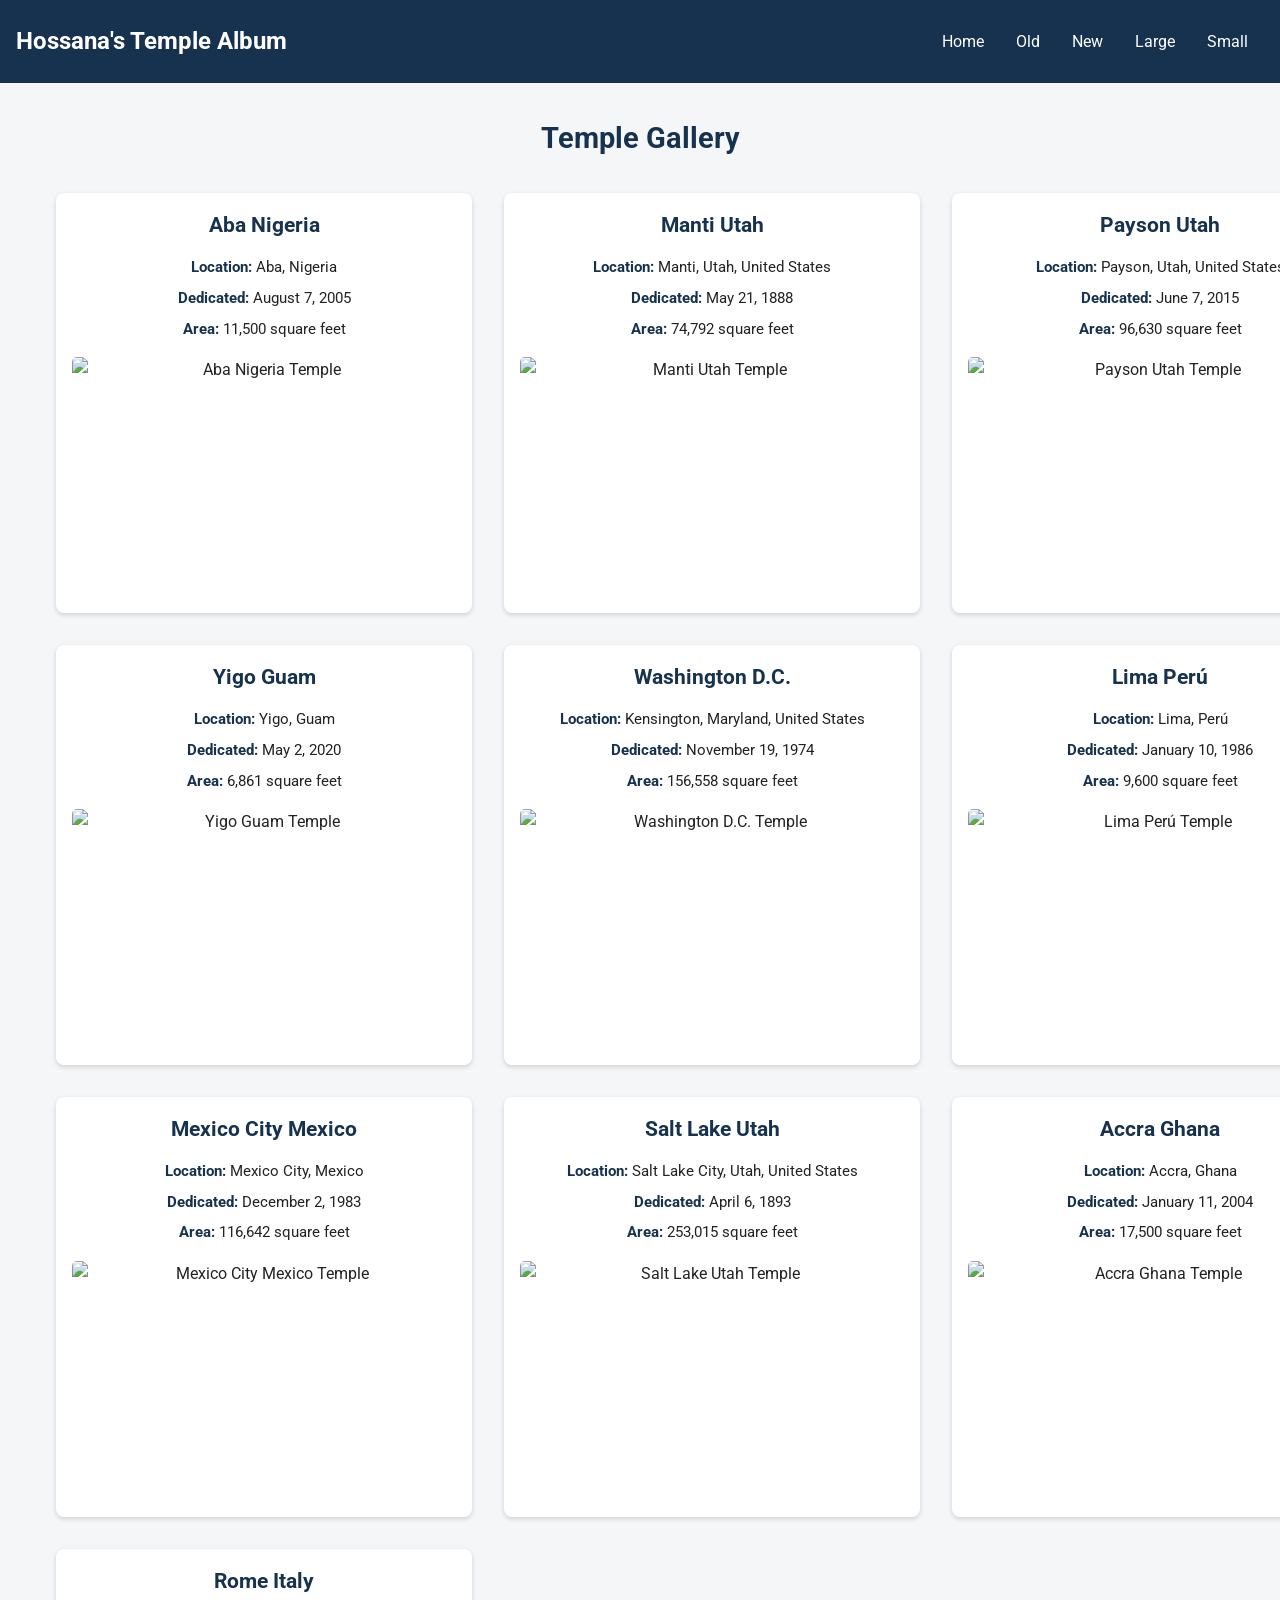
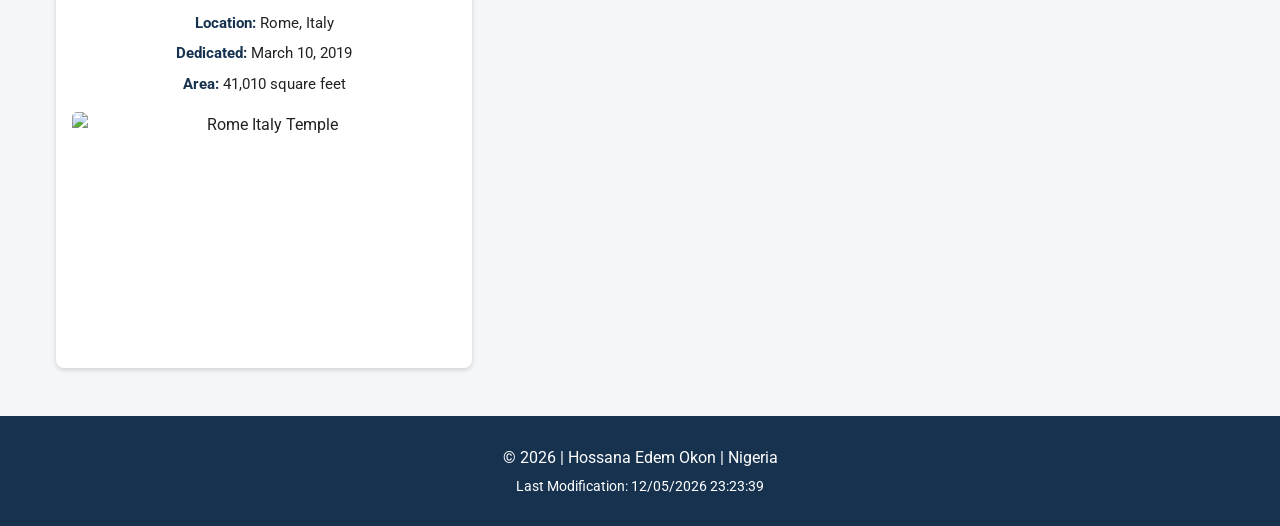
==== filtered-temples.html @ deefdf80 "New Filtered Temple Album" ====
<!DOCTYPE html>
<html lang="en">

<head>
    <meta charset="UTF-8">
    <meta name="viewport" content="width=device-width, initial-scale=1.0">

    <title>Filtered Temple Album | WDD 131</title>

    <meta name="description" content="Explore and filter temples of The Church of Jesus Christ of Latter-day Saints.">

    <meta name="author" content="Hossana Edem Okon">

    <!-- Google Fonts -->
    <link rel="preconnect" href="https://fonts.googleapis.com">
    <link rel="preconnect" href="https://fonts.gstatic.com" crossorigin>

    <link href="https://fonts.googleapis.com/css2?family=Roboto:wght@400;500;700&display=swap" rel="stylesheet">

    <!-- CSS files -->
    <link rel="stylesheet" href="styles/filtered-temples.css">
    <link rel="stylesheet" href="styles/filtered-temples-large.css" media="screen and (min-width: 768px)">

    <!-- JavaScript -->
    <script src="scripts/filtered-temples.js" defer></script>
</head>

<body>

    <!-- Header -->
    <header>

        <h2>Hossana's Temple Album</h2>

        <button id="menu-button" aria-label="Open navigation menu" aria-expanded="false" aria-controls="primary-nav">
            ☰
        </button>

        <!-- Navigation -->
        <nav id="primary-nav">
            <a href="#" class="filter-link" data-filter="home">Home</a>
            <a href="#" class="filter-link" data-filter="old">Old</a>
            <a href="#" class="filter-link" data-filter="new">New</a>
            <a href="#" class="filter-link" data-filter="large">Large</a>
            <a href="#" class="filter-link" data-filter="small">Small</a>
        </nav>

    </header>

    <!-- Main Content -->
    <main>

        <h1>Temple Gallery</h1>

        <!-- JavaScript will generate temple cards here -->
        <div class="temple-grid" id="temple-container">

        </div>

    </main>

    <!-- Footer -->
    <footer>

        <p>
            &copy; <span id="currentyear"></span>
            | Hossana Edem Okon | Nigeria
        </p>

        <p id="lastModified"></p>

    </footer>

</body>

</html>
---- styles/filtered-temples.css ----
/* General Reset */
* {
    margin: 0;
    padding: 0;
    box-sizing: border-box;
}

/* Color Variables */
:root {
    --primary-color: #16324F;
    --secondary-color: #294D70;
    --background-color: #F4F6F8;
    --white-color: #FFFFFF;
    --text-color: #222222;
    --border-color: rgba(255, 255, 255, 0.2);
    --shadow-hover: rgba(0, 0, 0, 0.2);
}

/* Body */
body {
    font-family: "Roboto", sans-serif;
    background-color: var(--background-color);
    color: var(--text-color);
    line-height: 1.6;
    width: 100%;
}

/* Header */
header {
    background-color: var(--primary-color);
    color: var(--white-color);
    padding: 1rem;
    display: flex;
    justify-content: space-between;
    align-items: center;
    flex-wrap: wrap;
}

header h2 {
    font-size: 1.5rem;
}

/* Hamburger Button */
#menu-button {
    display: block;
    background: none;
    border: none;
    color: var(--white-color);
    font-size: 2rem;
    cursor: pointer;
    padding: 0.3rem;
}

/* Navigation */
nav {
    display: none;
    flex-direction: column;
    width: 100%;
    text-align: center;
    margin-top: 1rem;
}

nav.open {
    display: flex;
}

nav a {
    color: var(--white-color);
    text-decoration: none;
    padding: 0.8rem;
    font-size: 1rem;
    border-top: 1px solid var(--border-color);
}

nav a:hover,
nav a:focus-visible,
nav a.active {
    background-color: var(--secondary-color);
    color: var(--white-color);
}

/* Main */
main {
    width: 100%;
    max-width: 1100px;
    margin: 0 auto;
    padding: 1rem;
}

/* Main Heading */
h1 {
    text-align: center;
    color: var(--primary-color);
    margin: 1rem 0 2rem;
    font-size: 1.8rem;
}

/* Temple Grid */
.temple-grid {
    display: grid;
    grid-template-columns: 1fr;
    gap: 1.5rem;
}

/* Temple Cards */
.temple-card {
    background-color: var(--white-color);
    padding: 1rem;
    border-radius: 8px;
    box-shadow: 0 2px 5px rgba(0, 0, 0, 0.15);
    text-align: center;
    transition: transform 0.3s ease, box-shadow 0.3s ease;
}

.temple-card:hover {
    transform: translateY(-5px);
    box-shadow: 0 6px 15px var(--shadow-hover);
}

/* Temple Names */
.temple-card h2 {
    color: var(--primary-color);
    font-size: 1.3rem;
    margin-bottom: 0.8rem;
}

/* Temple Information */
.temple-card p {
    margin: 0.4rem 0;
    font-size: 0.95rem;
}

.temple-card strong {
    color: var(--primary-color);
}

/* Temple Images */
.temple-card img {
    display: block;
    width: 100%;
    height: 220px;
    object-fit: cover;
    margin-top: 1rem;
    border-radius: 5px;
}

/* Footer */
footer {
    background-color: var(--primary-color);
    color: var(--white-color);
    text-align: center;
    padding: 1.5rem;
    margin-top: 2rem;
}

footer p {
    margin: 0.3rem;
}

#lastModified {
    font-size: 0.85rem;
}
---- styles/filtered-temples-large.css ----
/* Desktop Layout */
@media screen and (min-width: 768px) {

    /* Header */
    #menu-button {
        display: none;
    }

    nav {
        display: flex;
        flex-direction: row;
        justify-content: flex-end;
        width: auto;
        margin-top: 0;
    }

    nav a {
        border-top: none;
        padding: 0.8rem 1rem;
    }

    /* Temple Grid */
    .temple-grid {
        grid-template-columns: repeat(2, 1fr);
        gap: 2rem;
    }

    /* Temple Images */
    .temple-card img {
        height: 240px;
    }
}

/* Larger Desktop Screens */
@media screen and (min-width: 1024px) {

    .temple-grid {
        grid-template-columns: repeat(3, 1fr);
    }

    main {
        max-width: 1200px;
    }
}
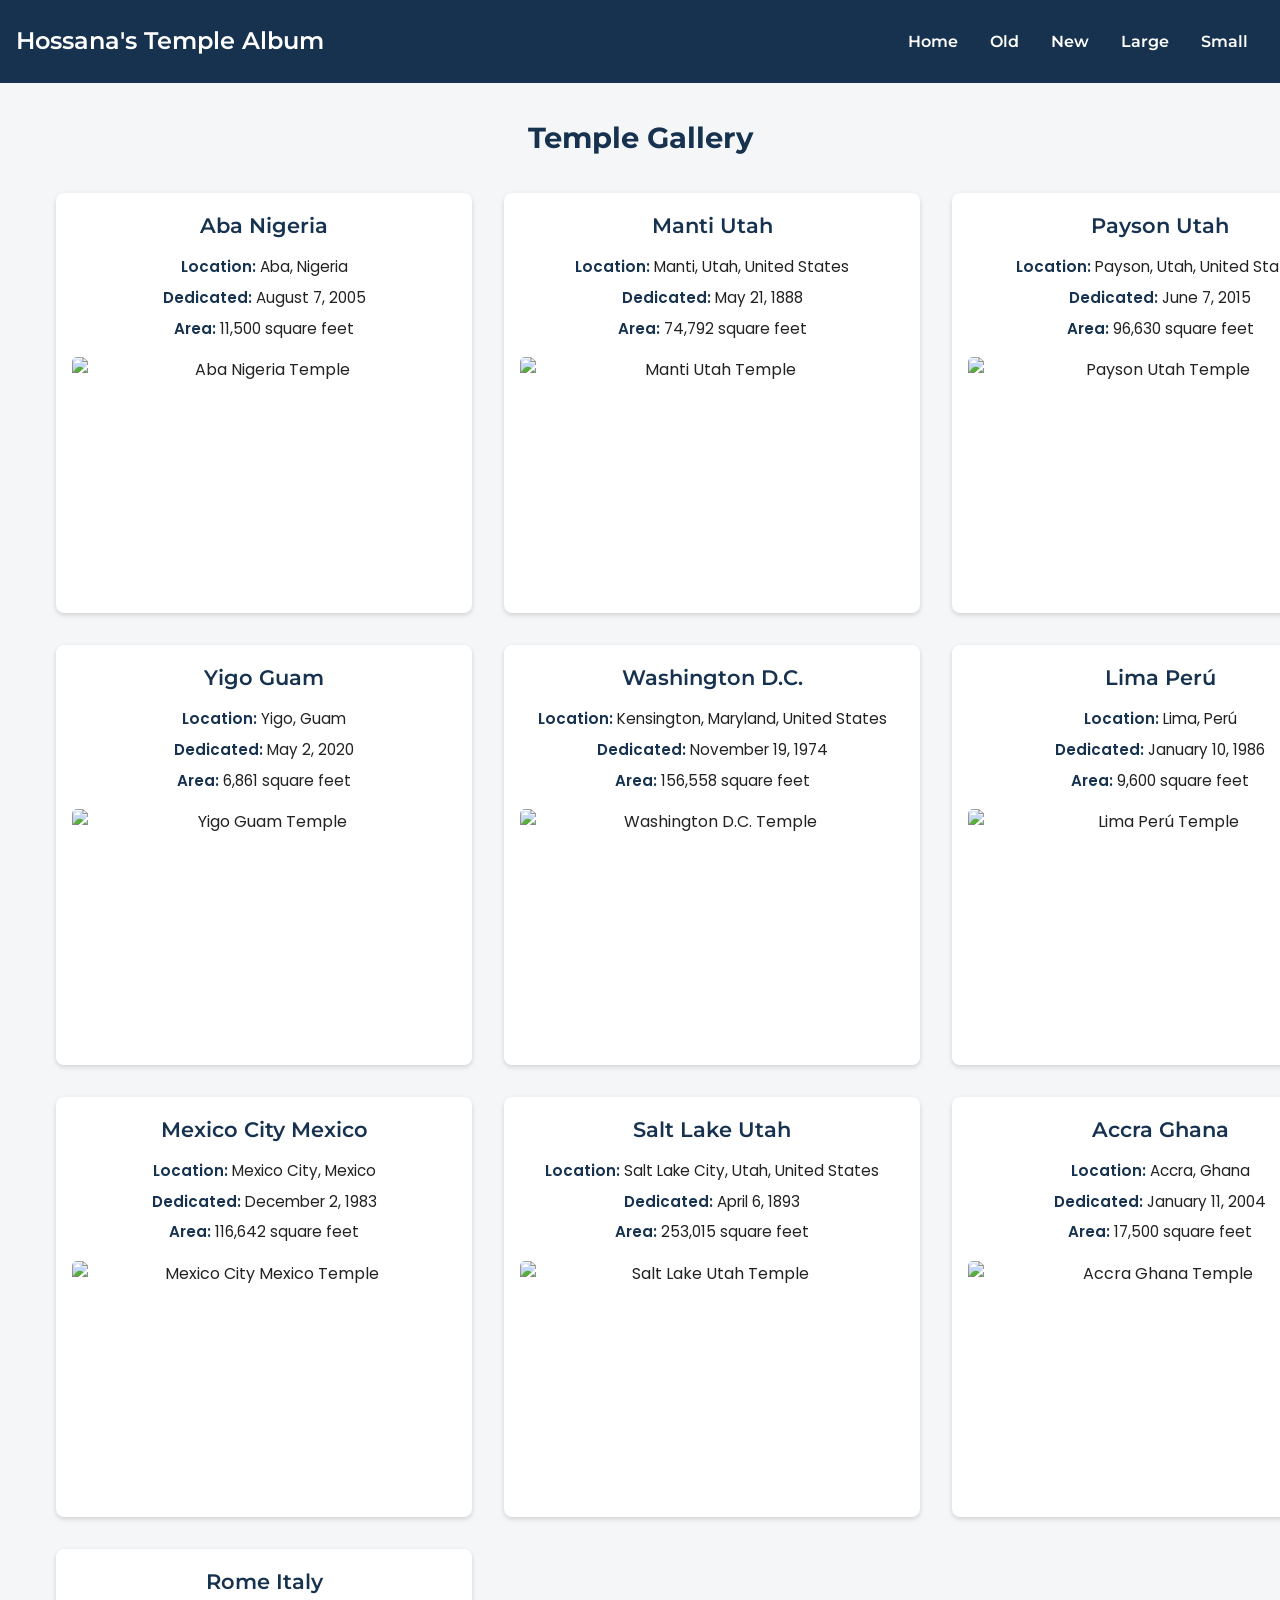
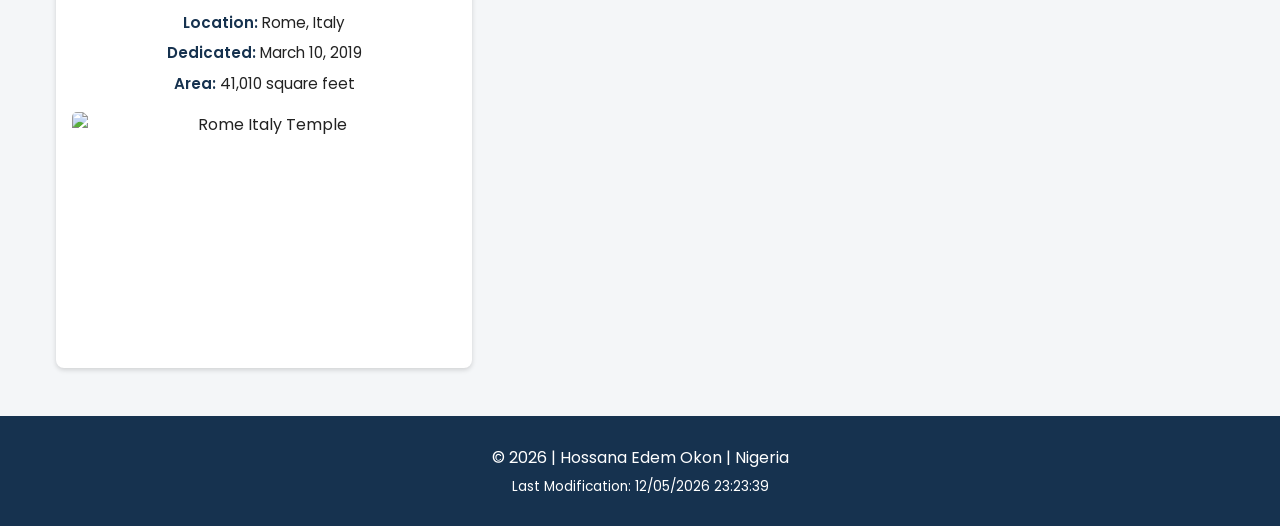
==== commit 4397fd51: "Updated Filtered Temple Album" ====
--- a/filtered-temples.html
+++ b/filtered-temples.html
@@ -11,11 +11,13 @@
 
     <meta name="author" content="Hossana Edem Okon">
 
-    <!-- Google Fonts -->
+    <!-- Google Fonts: Montserrat for headings and Poppins for body text -->
     <link rel="preconnect" href="https://fonts.googleapis.com">
     <link rel="preconnect" href="https://fonts.gstatic.com" crossorigin>
 
-    <link href="https://fonts.googleapis.com/css2?family=Roboto:wght@400;500;700&display=swap" rel="stylesheet">
+    <link
+        href="https://fonts.googleapis.com/css2?family=Montserrat:wght@400;500;600;700&family=Poppins:wght@400;500;600;700&display=swap"
+        rel="stylesheet">
 
     <!-- CSS files -->
     <link rel="stylesheet" href="styles/filtered-temples.css">
@@ -32,6 +34,7 @@
 
         <h2>Hossana's Temple Album</h2>
 
+        <!-- Hamburger Menu Button -->
         <button id="menu-button" aria-label="Open navigation menu" aria-expanded="false" aria-controls="primary-nav">
             ☰
         </button>
@@ -52,10 +55,8 @@
 
         <h1>Temple Gallery</h1>
 
-        <!-- JavaScript will generate temple cards here -->
-        <div class="temple-grid" id="temple-container">
-
-        </div>
+        <!-- JavaScript generates temple cards here -->
+        <div class="temple-grid" id="temple-container"></div>
 
     </main>
 
--- a/styles/filtered-temples.css
+++ b/styles/filtered-temples.css
@@ -1,11 +1,18 @@
-/* General Reset */
+/* ==============================
+   GENERAL RESET
+================================= */
+
 * {
     margin: 0;
     padding: 0;
     box-sizing: border-box;
 }
 
-/* Color Variables */
+
+/* ==============================
+   COLOR VARIABLES
+================================= */
+
 :root {
     --primary-color: #16324F;
     --secondary-color: #294D70;
@@ -16,16 +23,41 @@
     --shadow-hover: rgba(0, 0, 0, 0.2);
 }
 
-/* Body */
+
+/* ==============================
+   BODY
+   Poppins is used for general text
+================================= */
+
 body {
-    font-family: "Roboto", sans-serif;
+    font-family: "Poppins", sans-serif;
     background-color: var(--background-color);
     color: var(--text-color);
     line-height: 1.6;
     width: 100%;
 }
 
-/* Header */
+
+/* ==============================
+   HEADINGS
+   Montserrat is used for headings
+================================= */
+
+h1,
+h2,
+h3,
+h4,
+h5,
+h6 {
+    font-family: "Montserrat", sans-serif;
+    font-weight: 700;
+}
+
+
+/* ==============================
+   HEADER
+================================= */
+
 header {
     background-color: var(--primary-color);
     color: var(--white-color);
@@ -38,9 +70,14 @@
 
 header h2 {
     font-size: 1.5rem;
-}
-
-/* Hamburger Button */
+    font-weight: 600;
+}
+
+
+/* ==============================
+   HAMBURGER BUTTON
+================================= */
+
 #menu-button {
     display: block;
     background: none;
@@ -51,7 +88,11 @@
     padding: 0.3rem;
 }
 
-/* Navigation */
+
+/* ==============================
+   NAVIGATION
+================================= */
+
 nav {
     display: none;
     flex-direction: column;
@@ -69,6 +110,8 @@
     text-decoration: none;
     padding: 0.8rem;
     font-size: 1rem;
+    font-family: "Montserrat", sans-serif;
+    font-weight: 600;
     border-top: 1px solid var(--border-color);
 }
 
@@ -79,7 +122,11 @@
     color: var(--white-color);
 }
 
-/* Main */
+
+/* ==============================
+   MAIN CONTENT
+================================= */
+
 main {
     width: 100%;
     max-width: 1100px;
@@ -87,22 +134,36 @@
     padding: 1rem;
 }
 
-/* Main Heading */
+
+/* ==============================
+   MAIN HEADING
+================================= */
+
 h1 {
     text-align: center;
     color: var(--primary-color);
     margin: 1rem 0 2rem;
     font-size: 1.8rem;
-}
-
-/* Temple Grid */
+    font-weight: 700;
+}
+
+
+/* ==============================
+   TEMPLE GRID
+   Mobile: One column
+================================= */
+
 .temple-grid {
     display: grid;
     grid-template-columns: 1fr;
     gap: 1.5rem;
 }
 
-/* Temple Cards */
+
+/* ==============================
+   TEMPLE CARDS
+================================= */
+
 .temple-card {
     background-color: var(--white-color);
     padding: 1rem;
@@ -117,24 +178,42 @@
     box-shadow: 0 6px 15px var(--shadow-hover);
 }
 
-/* Temple Names */
+
+/* ==============================
+   TEMPLE NAMES
+================================= */
+
 .temple-card h2 {
     color: var(--primary-color);
+    font-family: "Montserrat", sans-serif;
     font-size: 1.3rem;
+    font-weight: 600;
     margin-bottom: 0.8rem;
 }
 
-/* Temple Information */
+
+/* ==============================
+   TEMPLE INFORMATION
+   Poppins is used for descriptions
+================================= */
+
 .temple-card p {
     margin: 0.4rem 0;
+    font-family: "Poppins", sans-serif;
     font-size: 0.95rem;
+    font-weight: 400;
 }
 
 .temple-card strong {
     color: var(--primary-color);
-}
-
-/* Temple Images */
+    font-weight: 600;
+}
+
+
+/* ==============================
+   TEMPLE IMAGES
+================================= */
+
 .temple-card img {
     display: block;
     width: 100%;
@@ -144,17 +223,23 @@
     border-radius: 5px;
 }
 
-/* Footer */
+
+/* ==============================
+   FOOTER
+================================= */
+
 footer {
     background-color: var(--primary-color);
     color: var(--white-color);
     text-align: center;
     padding: 1.5rem;
     margin-top: 2rem;
+    font-family: "Poppins", sans-serif;
 }
 
 footer p {
     margin: 0.3rem;
+    font-weight: 400;
 }
 
 #lastModified {
--- a/styles/filtered-temples-large.css
+++ b/styles/filtered-temples-large.css
@@ -1,11 +1,16 @@
-/* Desktop Layout */
+/* ==============================
+   DESKTOP LAYOUT
+   Screens 768px and above
+================================= */
+
 @media screen and (min-width: 768px) {
 
-    /* Header */
+    /* Hide Hamburger Button */
     #menu-button {
         display: none;
     }
 
+    /* Desktop Navigation */
     nav {
         display: flex;
         flex-direction: row;
@@ -19,7 +24,7 @@
         padding: 0.8rem 1rem;
     }
 
-    /* Temple Grid */
+    /* Temple Grid: Two Columns */
     .temple-grid {
         grid-template-columns: repeat(2, 1fr);
         gap: 2rem;
@@ -31,13 +36,20 @@
     }
 }
 
-/* Larger Desktop Screens */
+
+/* ==============================
+   LARGER DESKTOP SCREENS
+   Screens 1024px and above
+================================= */
+
 @media screen and (min-width: 1024px) {
 
+    /* Temple Grid: Three Columns */
     .temple-grid {
         grid-template-columns: repeat(3, 1fr);
     }
 
+    /* Wider Main Content */
     main {
         max-width: 1200px;
     }
